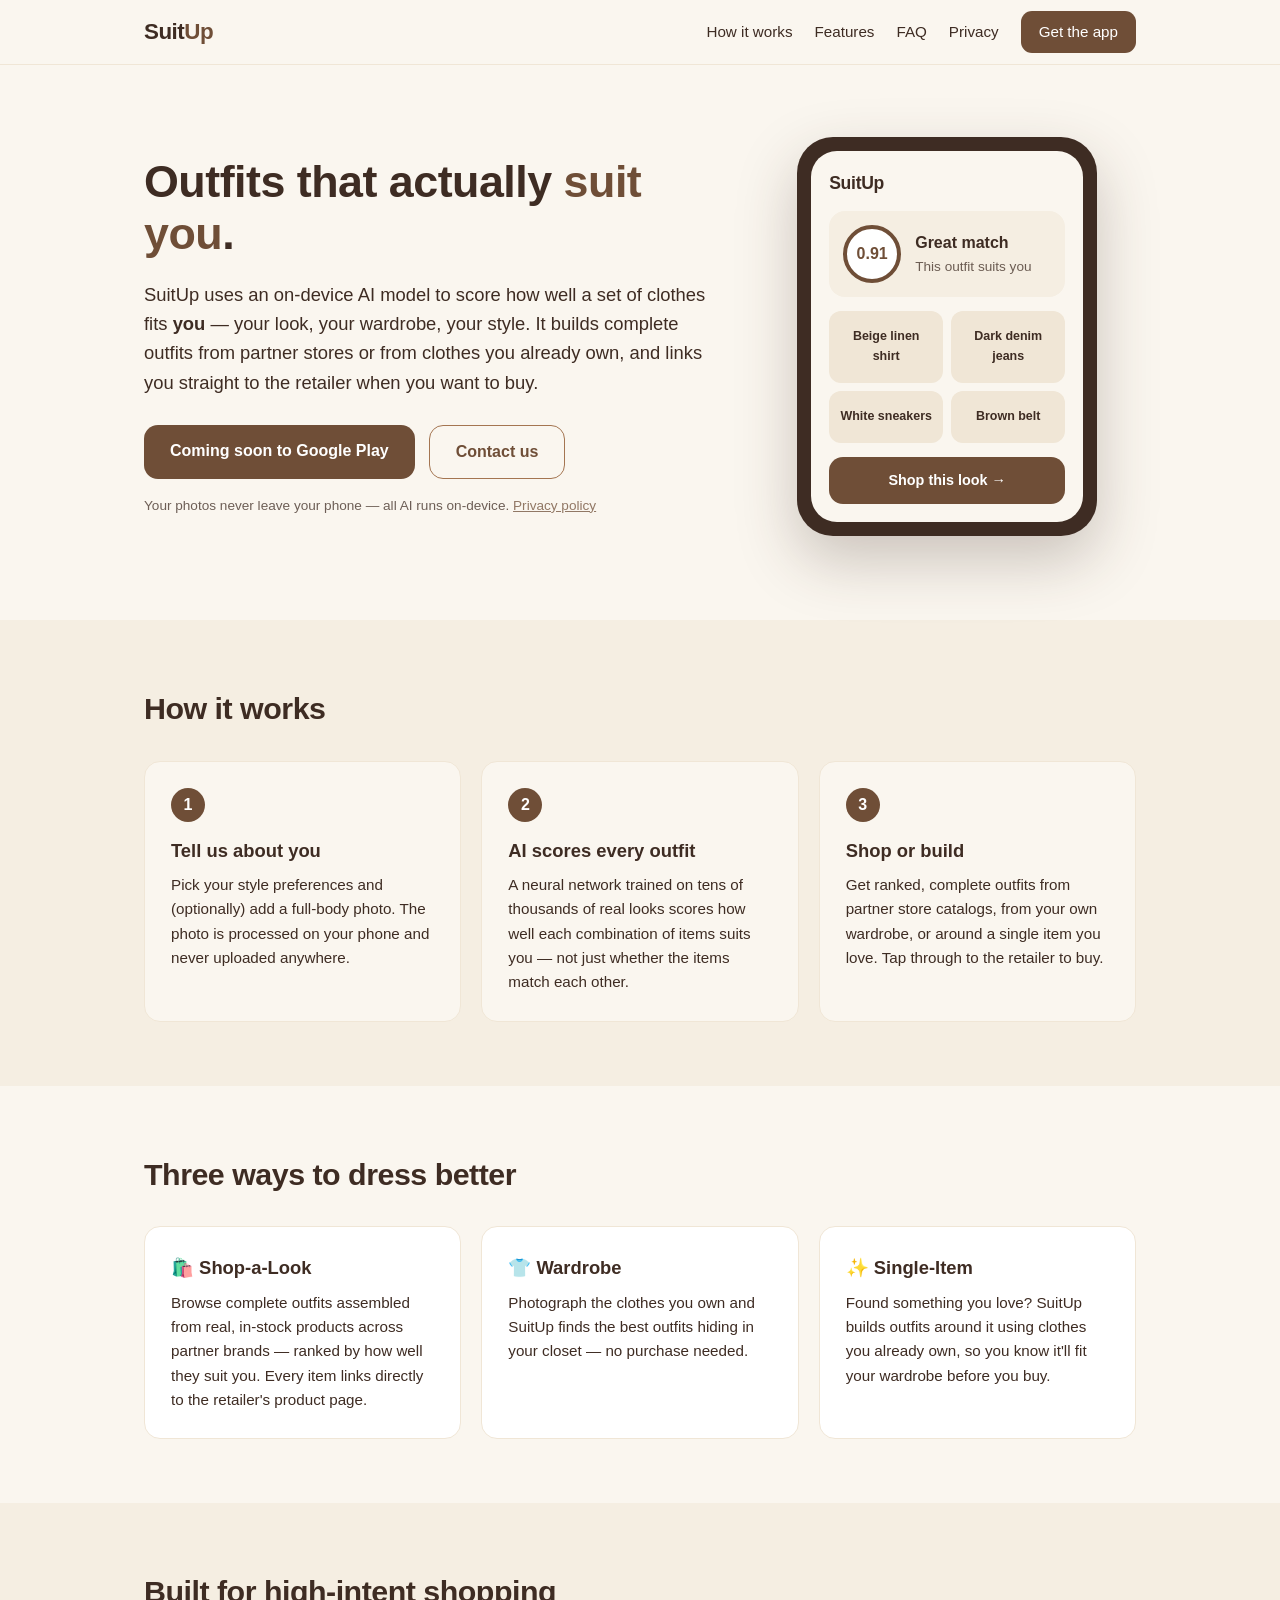
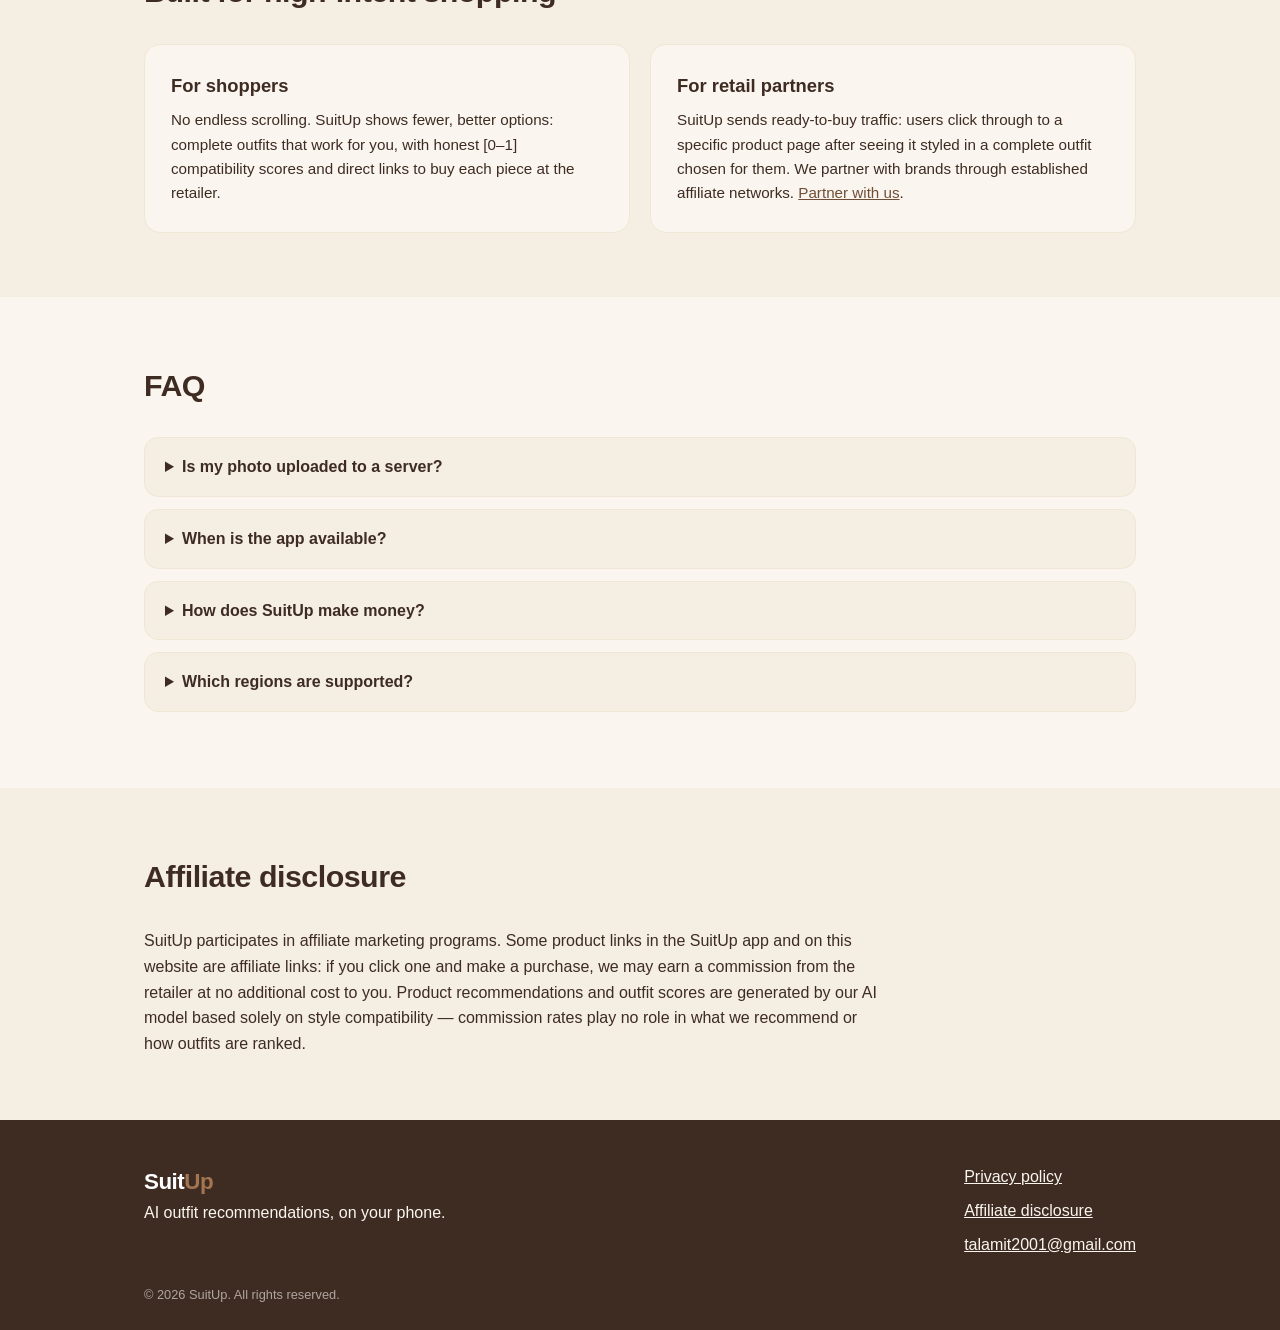
==== docs/index.html @ 6a92ea1c "landing page" ====
<!DOCTYPE html>
<html lang="en">
<head>
<meta charset="UTF-8">
<meta name="viewport" content="width=device-width, initial-scale=1.0">
<title>SuitUp — AI outfit recommendations that suit you</title>
<meta name="description" content="SuitUp is an AI styling app for iOS and Android that scores how well clothes suit you and recommends complete outfits — from stores or your own wardrobe.">
<link rel="stylesheet" href="style.css">
</head>
<body>

<header class="nav">
  <div class="container nav-inner">
    <a class="logo" href="#">Suit<span>Up</span></a>
    <nav>
      <a href="#how">How it works</a>
      <a href="#features">Features</a>
      <a href="#faq">FAQ</a>
      <a href="privacy.html">Privacy</a>
      <a class="btn btn-small" href="#get">Get the app</a>
    </nav>
  </div>
</header>

<section class="hero">
  <div class="container hero-inner">
    <div class="hero-copy">
      <h1>Outfits that actually <em>suit you</em>.</h1>
      <p class="lead">SuitUp uses an on-device AI model to score how well a set of
      clothes fits <strong>you</strong> — your look, your wardrobe, your style.
      It builds complete outfits from partner stores or from clothes you already
      own, and links you straight to the retailer when you want to buy.</p>
      <div class="cta-row" id="get">
        <a class="btn" href="#faq">Coming soon to Google Play</a>
        <a class="btn btn-outline" href="mailto:talamit2001@gmail.com">Contact us</a>
      </div>
      <p class="fineprint">Your photos never leave your phone — all AI runs
      on-device. <a href="privacy.html">Privacy policy</a></p>
    </div>
    <div class="phone">
      <div class="phone-screen">
        <div class="phone-top">SuitUp</div>
        <div class="score-card">
          <div class="score-ring">0.91</div>
          <div>
            <div class="score-title">Great match</div>
            <div class="score-sub">This outfit suits you</div>
          </div>
        </div>
        <div class="outfit-grid">
          <div class="outfit-item">Beige linen shirt</div>
          <div class="outfit-item">Dark denim jeans</div>
          <div class="outfit-item">White sneakers</div>
          <div class="outfit-item">Brown belt</div>
        </div>
        <div class="phone-btn">Shop this look →</div>
      </div>
    </div>
  </div>
</section>

<section class="band" id="how">
  <div class="container">
    <h2>How it works</h2>
    <div class="cards three">
      <div class="card">
        <div class="step">1</div>
        <h3>Tell us about you</h3>
        <p>Pick your style preferences and (optionally) add a full-body photo.
        The photo is processed on your phone and never uploaded anywhere.</p>
      </div>
      <div class="card">
        <div class="step">2</div>
        <h3>AI scores every outfit</h3>
        <p>A neural network trained on tens of thousands of real looks scores
        how well each combination of items suits you — not just whether the
        items match each other.</p>
      </div>
      <div class="card">
        <div class="step">3</div>
        <h3>Shop or build</h3>
        <p>Get ranked, complete outfits from partner store catalogs, from your
        own wardrobe, or around a single item you love. Tap through to the
        retailer to buy.</p>
      </div>
    </div>
  </div>
</section>

<section id="features">
  <div class="container">
    <h2>Three ways to dress better</h2>
    <div class="cards three">
      <div class="card">
        <h3>🛍️ Shop-a-Look</h3>
        <p>Browse complete outfits assembled from real, in-stock products across
        partner brands — ranked by how well they suit you. Every item links
        directly to the retailer's product page.</p>
      </div>
      <div class="card">
        <h3>👕 Wardrobe</h3>
        <p>Photograph the clothes you own and SuitUp finds the best outfits
        hiding in your closet — no purchase needed.</p>
      </div>
      <div class="card">
        <h3>✨ Single-Item</h3>
        <p>Found something you love? SuitUp builds outfits around it using
        clothes you already own, so you know it'll fit your wardrobe before
        you buy.</p>
      </div>
    </div>
  </div>
</section>

<section class="band">
  <div class="container">
    <h2>Built for high-intent shopping</h2>
    <div class="cards two">
      <div class="card">
        <h3>For shoppers</h3>
        <p>No endless scrolling. SuitUp shows fewer, better options: complete
        outfits that work for you, with honest [0–1] compatibility scores and
        direct links to buy each piece at the retailer.</p>
      </div>
      <div class="card">
        <h3>For retail partners</h3>
        <p>SuitUp sends ready-to-buy traffic: users click through to a specific
        product page after seeing it styled in a complete outfit chosen for
        them. We partner with brands through established affiliate networks.
        <a href="mailto:talamit2001@gmail.com">Partner with us</a>.</p>
      </div>
    </div>
  </div>
</section>

<section id="faq">
  <div class="container">
    <h2>FAQ</h2>
    <details>
      <summary>Is my photo uploaded to a server?</summary>
      <p>No. The AI model runs entirely on your phone (via ONNX Runtime). Your
      photos are stored only on your device and are never transmitted. See the
      <a href="privacy.html">privacy policy</a>.</p>
    </details>
    <details>
      <summary>When is the app available?</summary>
      <p>SuitUp is in final testing and launching first on Android via Google
      Play, with iOS to follow. <a href="mailto:talamit2001@gmail.com">Email
      us</a> to join the beta.</p>
    </details>
    <details>
      <summary>How does SuitUp make money?</summary>
      <p>The app is free. When you buy an item through a link in the app or on
      this site, the retailer may pay us a small commission through affiliate
      networks. This never affects the price you pay, and it never affects the
      AI's scoring — outfits are ranked purely by compatibility. See our
      <a href="#disclosure">affiliate disclosure</a>.</p>
    </details>
    <details>
      <summary>Which regions are supported?</summary>
      <p>v1 supports catalogs for the United States, Europe, and Israel, in
      English. More regions are planned.</p>
    </details>
  </div>
</section>

<section class="band" id="disclosure">
  <div class="container">
    <h2>Affiliate disclosure</h2>
    <p class="prose">SuitUp participates in affiliate marketing programs. Some
    product links in the SuitUp app and on this website are affiliate links:
    if you click one and make a purchase, we may earn a commission from the
    retailer at no additional cost to you. Product recommendations and outfit
    scores are generated by our AI model based solely on style compatibility —
    commission rates play no role in what we recommend or how outfits are
    ranked.</p>
  </div>
</section>

<footer>
  <div class="container footer-inner">
    <div>
      <div class="logo">Suit<span>Up</span></div>
      <p>AI outfit recommendations, on your phone.</p>
    </div>
    <div class="footer-links">
      <a href="privacy.html">Privacy policy</a>
      <a href="#disclosure">Affiliate disclosure</a>
      <a href="mailto:talamit2001@gmail.com">talamit2001@gmail.com</a>
    </div>
  </div>
  <div class="container copyright">© 2026 SuitUp. All rights reserved.</div>
</footer>

</body>
</html>
---- docs/style.css ----
/* SuitUp landing page — mirrors the app palette in app/lib/theme.dart:
   coffee #6F4E37, espresso #3E2C23, caramel #A47551,
   cream #FAF6EF, creamLow #F5EEE2, creamMid #F0E6D6 */

:root {
  --coffee: #6F4E37;
  --espresso: #3E2C23;
  --caramel: #A47551;
  --cream: #FAF6EF;
  --cream-low: #F5EEE2;
  --cream-mid: #F0E6D6;
}

* { margin: 0; padding: 0; box-sizing: border-box; }

body {
  font-family: -apple-system, BlinkMacSystemFont, "Segoe UI", Roboto,
    "Helvetica Neue", Arial, sans-serif;
  background: var(--cream);
  color: var(--espresso);
  line-height: 1.6;
}

.container { max-width: 1040px; margin: 0 auto; padding: 0 24px; }

h1 { font-size: 2.8rem; line-height: 1.15; letter-spacing: -0.5px; }
h1 em { color: var(--coffee); font-style: normal; }
h2 { font-size: 1.9rem; letter-spacing: -0.5px; margin-bottom: 28px; }
h3 { font-size: 1.15rem; margin-bottom: 8px; }

.lead { font-size: 1.15rem; margin: 20px 0 28px; max-width: 34em; }
.prose { max-width: 46em; }
.fineprint { font-size: 0.85rem; opacity: 0.75; margin-top: 16px; }
a { color: var(--coffee); }

/* nav */
.nav {
  position: sticky; top: 0; z-index: 10;
  background: rgba(250, 246, 239, 0.92); backdrop-filter: blur(8px);
  border-bottom: 1px solid var(--cream-mid);
}
.nav-inner {
  display: flex; align-items: center; justify-content: space-between;
  height: 64px;
}
.logo {
  font-size: 1.4rem; font-weight: 800; color: var(--espresso);
  text-decoration: none; letter-spacing: -0.5px;
}
.logo span { color: var(--coffee); }
.nav nav { display: flex; gap: 22px; align-items: center; }
.nav nav a { text-decoration: none; color: var(--espresso); font-weight: 500; font-size: 0.95rem; }
.nav nav a:hover { color: var(--coffee); }

/* buttons */
.btn {
  display: inline-block; background: var(--coffee); color: #fff !important;
  padding: 13px 26px; border-radius: 14px; text-decoration: none;
  font-weight: 600; font-size: 1rem;
}
.btn:hover { background: var(--espresso); }
.btn-outline {
  background: transparent; color: var(--coffee) !important;
  border: 1.5px solid var(--caramel);
}
.btn-outline:hover { background: var(--cream-mid); }
.btn-small { padding: 9px 18px; font-size: 0.9rem; border-radius: 11px; }
.cta-row { display: flex; gap: 14px; flex-wrap: wrap; }

/* hero */
.hero { padding: 72px 0 84px; }
.hero-inner {
  display: grid; grid-template-columns: 1.2fr 0.8fr; gap: 48px;
  align-items: center;
}

/* phone mockup */
.phone {
  background: var(--espresso); border-radius: 36px; padding: 14px;
  max-width: 300px; margin: 0 auto;
  box-shadow: 0 24px 60px rgba(62, 44, 35, 0.25);
}
.phone-screen {
  background: var(--cream); border-radius: 26px; padding: 18px;
  display: flex; flex-direction: column; gap: 14px;
}
.phone-top { font-weight: 800; font-size: 1.1rem; letter-spacing: -0.3px; }
.score-card {
  display: flex; gap: 14px; align-items: center;
  background: var(--cream-low); border-radius: 16px; padding: 14px;
}
.score-ring {
  width: 58px; height: 58px; border-radius: 50%;
  border: 4px solid var(--coffee); color: var(--coffee);
  display: flex; align-items: center; justify-content: center;
  font-weight: 800; font-size: 1rem; background: #fff;
  flex-shrink: 0;
}
.score-title { font-weight: 700; }
.score-sub { font-size: 0.85rem; opacity: 0.75; }
.outfit-grid { display: grid; grid-template-columns: 1fr 1fr; gap: 8px; }
.outfit-item {
  background: var(--cream-mid); border-radius: 12px; padding: 16px 10px;
  font-size: 0.78rem; font-weight: 600; text-align: center;
}
.phone-btn {
  background: var(--coffee); color: #fff; border-radius: 14px;
  text-align: center; padding: 12px; font-weight: 600; font-size: 0.9rem;
}

/* sections */
section { padding: 64px 0; }
.band { background: var(--cream-low); }

.cards { display: grid; gap: 20px; }
.cards.three { grid-template-columns: repeat(3, 1fr); }
.cards.two { grid-template-columns: repeat(2, 1fr); }
.card {
  background: #fff; border: 1px solid var(--cream-mid);
  border-radius: 16px; padding: 26px;
}
.band .card { background: var(--cream); }
.card p { font-size: 0.95rem; }
.step {
  width: 34px; height: 34px; border-radius: 50%;
  background: var(--coffee); color: #fff; font-weight: 700;
  display: flex; align-items: center; justify-content: center;
  margin-bottom: 14px;
}

/* faq */
details {
  background: var(--cream-low); border: 1px solid var(--cream-mid);
  border-radius: 14px; padding: 16px 20px; margin-bottom: 12px;
}
details summary { font-weight: 600; cursor: pointer; }
details p { margin-top: 10px; font-size: 0.95rem; }

/* footer */
footer {
  background: var(--espresso); color: var(--cream); padding: 44px 0 24px;
}
footer .logo { color: #fff; }
footer .logo span { color: var(--caramel); }
.footer-inner {
  display: flex; justify-content: space-between; gap: 24px; flex-wrap: wrap;
}
.footer-links { display: flex; flex-direction: column; gap: 8px; }
.footer-links a { color: var(--cream); }
.copyright { margin-top: 28px; font-size: 0.8rem; opacity: 0.6; }

@media (max-width: 800px) {
  .hero-inner { grid-template-columns: 1fr; }
  .cards.three, .cards.two { grid-template-columns: 1fr; }
  h1 { font-size: 2.1rem; }
  .nav nav a:not(.btn) { display: none; }
}
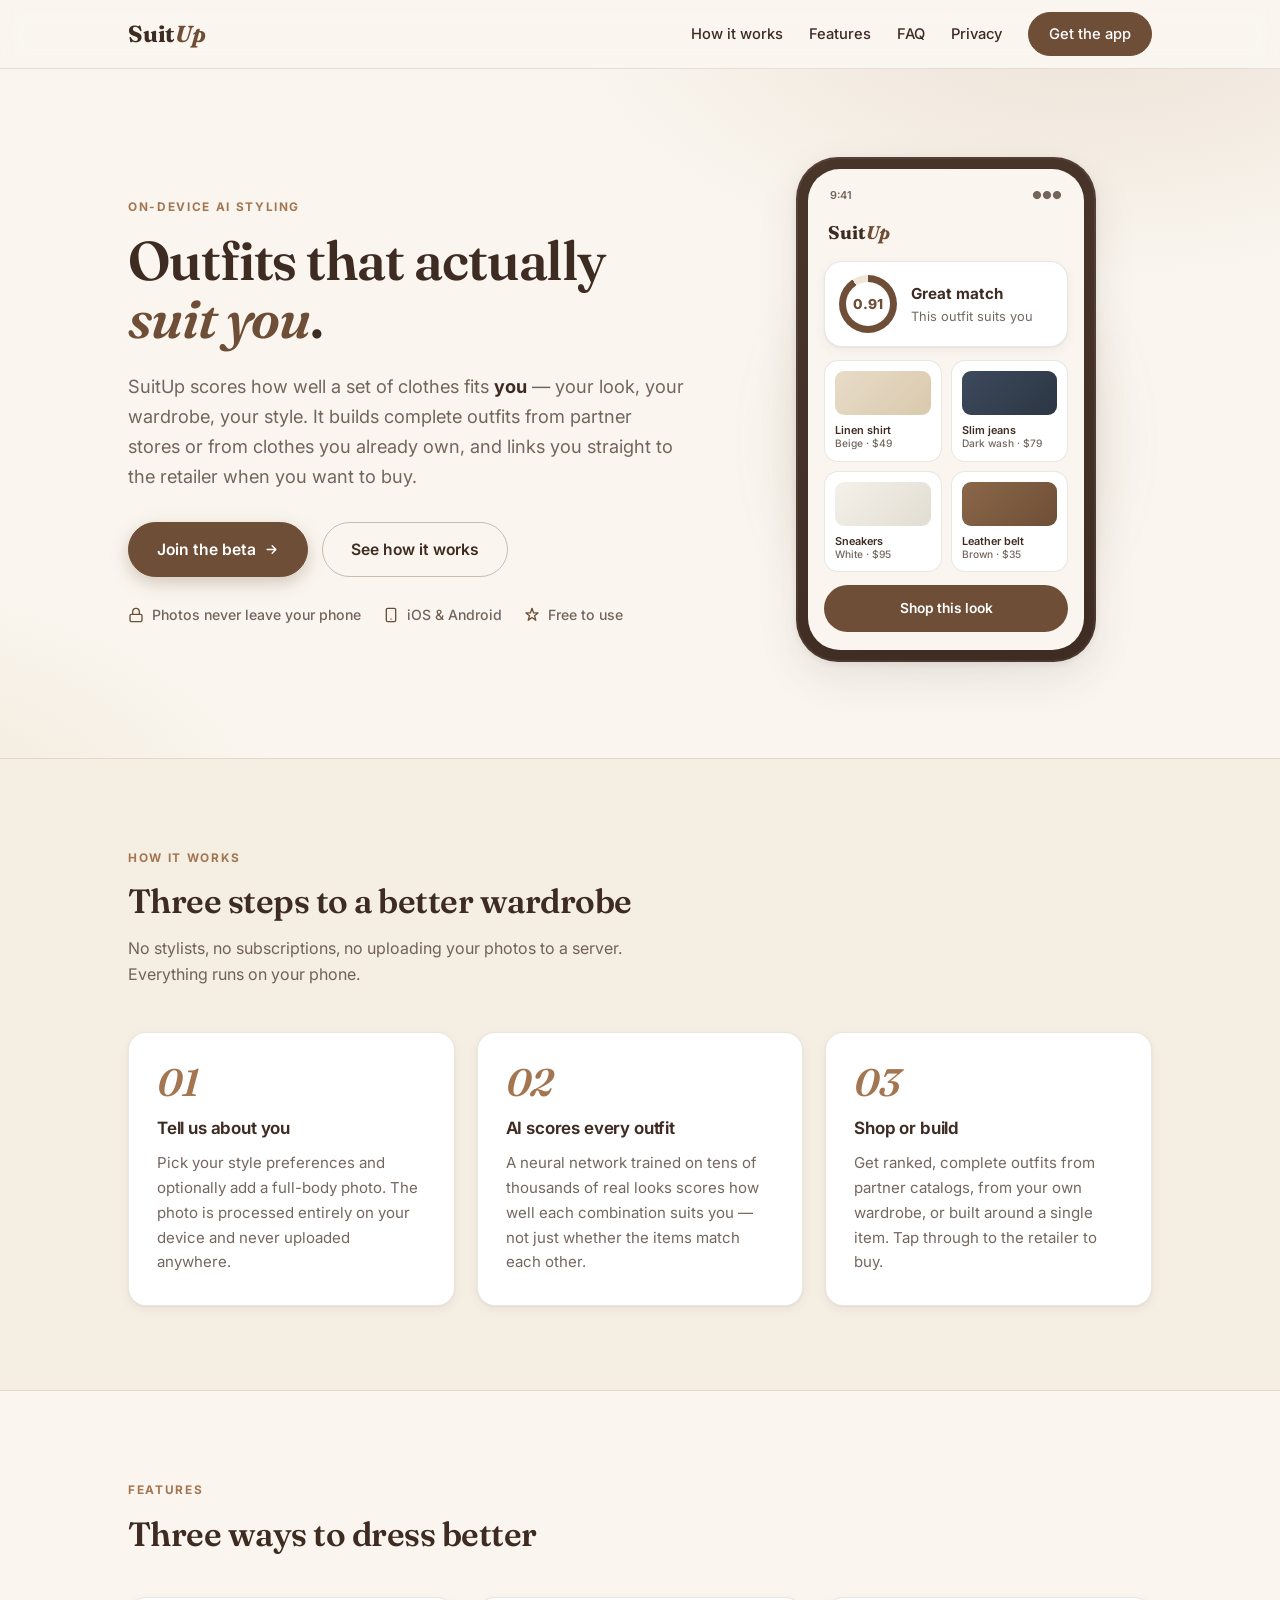
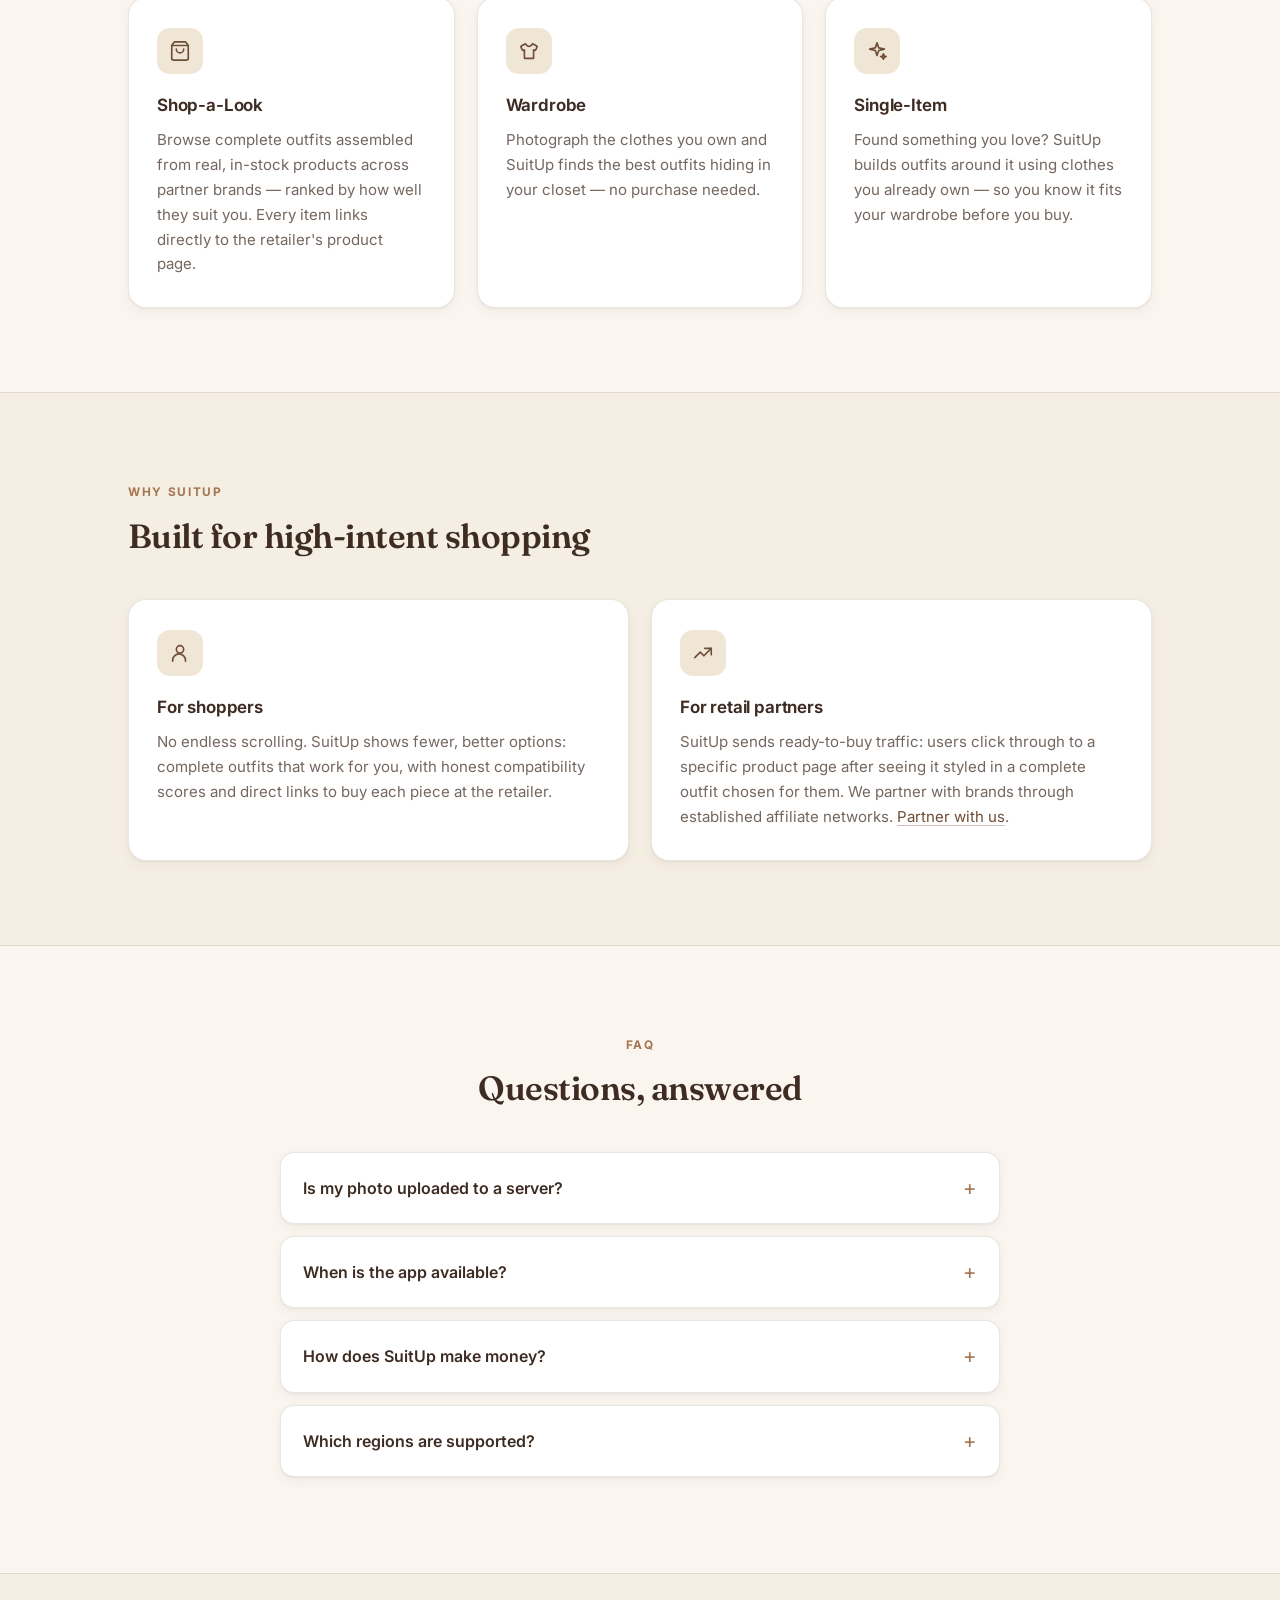
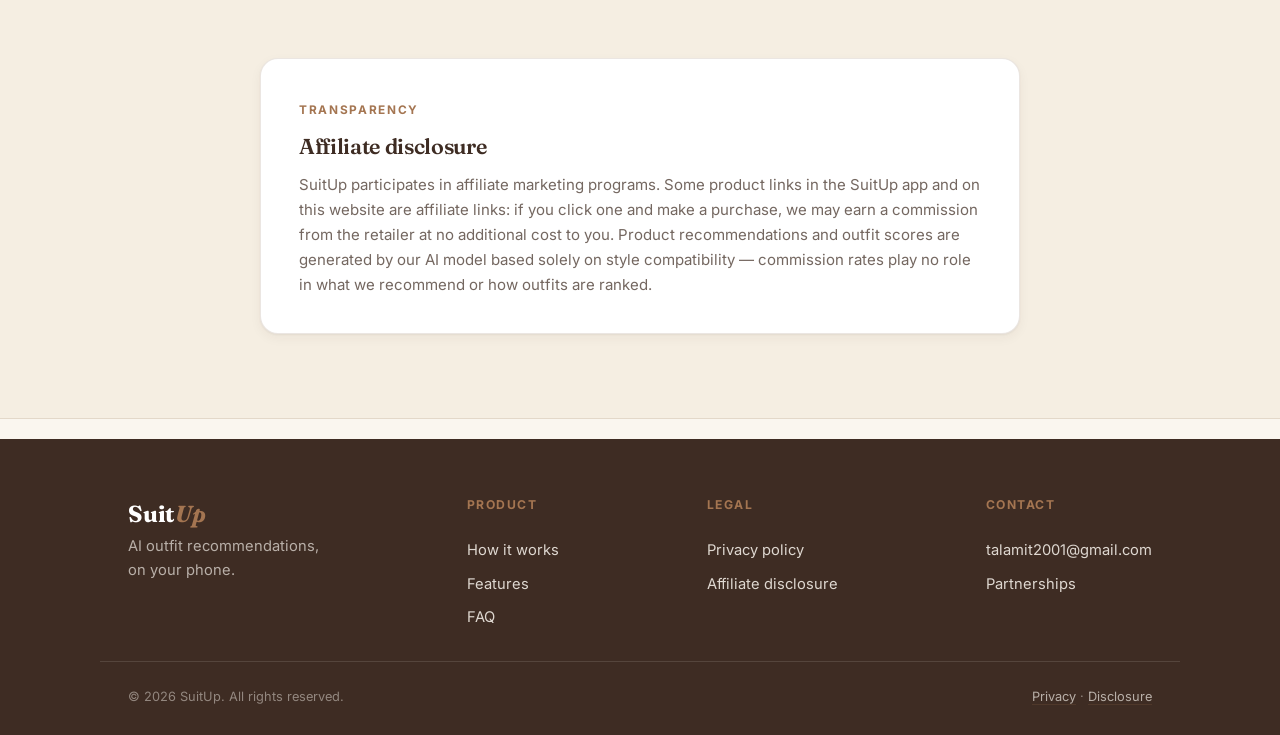
==== commit a06835c8: "Website update 2026-07-24" ====
--- a/docs/index.html
+++ b/docs/index.html
@@ -5,6 +5,9 @@
 <meta name="viewport" content="width=device-width, initial-scale=1.0">
 <title>SuitUp — AI outfit recommendations that suit you</title>
 <meta name="description" content="SuitUp is an AI styling app for iOS and Android that scores how well clothes suit you and recommends complete outfits — from stores or your own wardrobe.">
+<link rel="preconnect" href="https://fonts.googleapis.com">
+<link rel="preconnect" href="https://fonts.gstatic.com" crossorigin>
+<link href="https://fonts.googleapis.com/css2?family=Fraunces:ital,wght@0,500;0,600;0,700;1,500;1,600&family=Inter:wght@400;500;600;700&display=swap" rel="stylesheet">
 <link rel="stylesheet" href="style.css">
 </head>
 <body>
@@ -25,35 +28,55 @@
 <section class="hero">
   <div class="container hero-inner">
     <div class="hero-copy">
+      <span class="eyebrow">On-device AI styling</span>
       <h1>Outfits that actually <em>suit you</em>.</h1>
-      <p class="lead">SuitUp uses an on-device AI model to score how well a set of
-      clothes fits <strong>you</strong> — your look, your wardrobe, your style.
-      It builds complete outfits from partner stores or from clothes you already
-      own, and links you straight to the retailer when you want to buy.</p>
+      <p class="lead">SuitUp scores how well a set of clothes fits
+      <strong>you</strong> — your look, your wardrobe, your style. It builds
+      complete outfits from partner stores or from clothes you already own,
+      and links you straight to the retailer when you want to buy.</p>
       <div class="cta-row" id="get">
-        <a class="btn" href="#faq">Coming soon to Google Play</a>
-        <a class="btn btn-outline" href="mailto:talamit2001@gmail.com">Contact us</a>
-      </div>
-      <p class="fineprint">Your photos never leave your phone — all AI runs
-      on-device. <a href="privacy.html">Privacy policy</a></p>
-    </div>
-    <div class="phone">
-      <div class="phone-screen">
-        <div class="phone-top">SuitUp</div>
-        <div class="score-card">
-          <div class="score-ring">0.91</div>
-          <div>
-            <div class="score-title">Great match</div>
-            <div class="score-sub">This outfit suits you</div>
+        <a class="btn" href="mailto:talamit2001@gmail.com?subject=SuitUp%20beta">
+          Join the beta
+          <svg width="15" height="15" viewBox="0 0 24 24" fill="none" stroke="currentColor" stroke-width="2.2" stroke-linecap="round" stroke-linejoin="round"><path d="M5 12h14M13 6l6 6-6 6"/></svg>
+        </a>
+        <a class="btn btn-outline" href="#how">See how it works</a>
+      </div>
+      <ul class="trust-row">
+        <li>
+          <svg width="16" height="16" viewBox="0 0 24 24" fill="none" stroke="#6F4E37" stroke-width="2" stroke-linecap="round" stroke-linejoin="round"><rect x="3" y="11" width="18" height="11" rx="2"/><path d="M7 11V7a5 5 0 0 1 10 0v4"/></svg>
+          Photos never leave your phone
+        </li>
+        <li>
+          <svg width="16" height="16" viewBox="0 0 24 24" fill="none" stroke="#6F4E37" stroke-width="2" stroke-linecap="round" stroke-linejoin="round"><rect x="5" y="2" width="14" height="20" rx="2"/><path d="M12 18h.01"/></svg>
+          iOS &amp; Android
+        </li>
+        <li>
+          <svg width="16" height="16" viewBox="0 0 24 24" fill="none" stroke="#6F4E37" stroke-width="2" stroke-linecap="round" stroke-linejoin="round"><path d="M12 2l2.4 6.9H21l-5.3 4.1 2 6.9-5.7-4.2L6.3 20l2-6.9L3 8.9h6.6z"/></svg>
+          Free to use
+        </li>
+      </ul>
+    </div>
+
+    <div class="phone-wrap">
+      <div class="phone">
+        <div class="phone-screen">
+          <div class="statusbar"><span>9:41</span><span>●●●</span></div>
+          <div class="phone-title">Suit<span>Up</span></div>
+          <div class="score-card">
+            <div class="score-ring"><b>0.91</b></div>
+            <div>
+              <div class="score-title">Great match</div>
+              <div class="score-sub">This outfit suits you</div>
+            </div>
           </div>
-        </div>
-        <div class="outfit-grid">
-          <div class="outfit-item">Beige linen shirt</div>
-          <div class="outfit-item">Dark denim jeans</div>
-          <div class="outfit-item">White sneakers</div>
-          <div class="outfit-item">Brown belt</div>
-        </div>
-        <div class="phone-btn">Shop this look →</div>
+          <div class="outfit-grid">
+            <div class="outfit-item"><div class="swatch s1"></div><small>Linen shirt<em>Beige · $49</em></small></div>
+            <div class="outfit-item"><div class="swatch s2"></div><small>Slim jeans<em>Dark wash · $79</em></small></div>
+            <div class="outfit-item"><div class="swatch s3"></div><small>Sneakers<em>White · $95</em></small></div>
+            <div class="outfit-item"><div class="swatch s4"></div><small>Leather belt<em>Brown · $35</em></small></div>
+          </div>
+          <div class="phone-btn">Shop this look</div>
+        </div>
       </div>
     </div>
   </div>
@@ -61,27 +84,33 @@
 
 <section class="band" id="how">
   <div class="container">
-    <h2>How it works</h2>
+    <div class="section-head">
+      <span class="eyebrow">How it works</span>
+      <h2>Three steps to a better wardrobe</h2>
+      <p>No stylists, no subscriptions, no uploading your photos to a server.
+      Everything runs on your phone.</p>
+    </div>
     <div class="cards three">
       <div class="card">
-        <div class="step">1</div>
+        <span class="step-num">01</span>
         <h3>Tell us about you</h3>
-        <p>Pick your style preferences and (optionally) add a full-body photo.
-        The photo is processed on your phone and never uploaded anywhere.</p>
-      </div>
-      <div class="card">
-        <div class="step">2</div>
+        <p>Pick your style preferences and optionally add a full-body photo.
+        The photo is processed entirely on your device and never uploaded
+        anywhere.</p>
+      </div>
+      <div class="card">
+        <span class="step-num">02</span>
         <h3>AI scores every outfit</h3>
         <p>A neural network trained on tens of thousands of real looks scores
-        how well each combination of items suits you — not just whether the
-        items match each other.</p>
-      </div>
-      <div class="card">
-        <div class="step">3</div>
+        how well each combination suits you — not just whether the items match
+        each other.</p>
+      </div>
+      <div class="card">
+        <span class="step-num">03</span>
         <h3>Shop or build</h3>
-        <p>Get ranked, complete outfits from partner store catalogs, from your
-        own wardrobe, or around a single item you love. Tap through to the
-        retailer to buy.</p>
+        <p>Get ranked, complete outfits from partner catalogs, from your own
+        wardrobe, or built around a single item. Tap through to the retailer
+        to buy.</p>
       </div>
     </div>
   </div>
@@ -89,23 +118,35 @@
 
 <section id="features">
   <div class="container">
-    <h2>Three ways to dress better</h2>
+    <div class="section-head">
+      <span class="eyebrow">Features</span>
+      <h2>Three ways to dress better</h2>
+    </div>
     <div class="cards three">
       <div class="card">
-        <h3>🛍️ Shop-a-Look</h3>
-        <p>Browse complete outfits assembled from real, in-stock products across
-        partner brands — ranked by how well they suit you. Every item links
-        directly to the retailer's product page.</p>
-      </div>
-      <div class="card">
-        <h3>👕 Wardrobe</h3>
+        <div class="icon-badge">
+          <svg width="22" height="22" viewBox="0 0 24 24" fill="none" stroke="currentColor" stroke-width="1.8" stroke-linecap="round" stroke-linejoin="round"><path d="M6 2L3 6v14a2 2 0 0 0 2 2h14a2 2 0 0 0 2-2V6l-3-4z"/><path d="M3 6h18"/><path d="M16 10a4 4 0 0 1-8 0"/></svg>
+        </div>
+        <h3>Shop-a-Look</h3>
+        <p>Browse complete outfits assembled from real, in-stock products
+        across partner brands — ranked by how well they suit you. Every item
+        links directly to the retailer's product page.</p>
+      </div>
+      <div class="card">
+        <div class="icon-badge">
+          <svg width="22" height="22" viewBox="0 0 24 24" fill="none" stroke="currentColor" stroke-width="1.8" stroke-linecap="round" stroke-linejoin="round"><path d="M20.4 6.5L16 4l-1.2 1.5a3.5 3.5 0 0 1-5.6 0L8 4 3.6 6.5a1 1 0 0 0-.4 1.3l1.5 3a1 1 0 0 0 1.2.5L7 10.7V20h10v-9.3l1.1.6a1 1 0 0 0 1.2-.5l1.5-3a1 1 0 0 0-.4-1.3z"/></svg>
+        </div>
+        <h3>Wardrobe</h3>
         <p>Photograph the clothes you own and SuitUp finds the best outfits
         hiding in your closet — no purchase needed.</p>
       </div>
       <div class="card">
-        <h3>✨ Single-Item</h3>
+        <div class="icon-badge">
+          <svg width="22" height="22" viewBox="0 0 24 24" fill="none" stroke="currentColor" stroke-width="1.8" stroke-linecap="round" stroke-linejoin="round"><path d="M12 3l1.9 5.6L20 10l-6.1 1.4L12 17l-1.9-5.6L4 10l6.1-1.4z"/><path d="M19 15l.9 2.6L22 18l-2.1.9L19 21l-.9-2.1L16 18l2.1-.4z"/></svg>
+        </div>
+        <h3>Single-Item</h3>
         <p>Found something you love? SuitUp builds outfits around it using
-        clothes you already own, so you know it'll fit your wardrobe before
+        clothes you already own — so you know it fits your wardrobe before
         you buy.</p>
       </div>
     </div>
@@ -114,20 +155,29 @@
 
 <section class="band">
   <div class="container">
-    <h2>Built for high-intent shopping</h2>
+    <div class="section-head">
+      <span class="eyebrow">Why SuitUp</span>
+      <h2>Built for high-intent shopping</h2>
+    </div>
     <div class="cards two">
       <div class="card">
+        <div class="icon-badge">
+          <svg width="22" height="22" viewBox="0 0 24 24" fill="none" stroke="currentColor" stroke-width="1.8" stroke-linecap="round" stroke-linejoin="round"><circle cx="12" cy="8" r="4"/><path d="M4 21v-1a7 7 0 0 1 14 0v1"/></svg>
+        </div>
         <h3>For shoppers</h3>
         <p>No endless scrolling. SuitUp shows fewer, better options: complete
-        outfits that work for you, with honest [0–1] compatibility scores and
-        direct links to buy each piece at the retailer.</p>
-      </div>
-      <div class="card">
+        outfits that work for you, with honest compatibility scores and direct
+        links to buy each piece at the retailer.</p>
+      </div>
+      <div class="card">
+        <div class="icon-badge">
+          <svg width="22" height="22" viewBox="0 0 24 24" fill="none" stroke="currentColor" stroke-width="1.8" stroke-linecap="round" stroke-linejoin="round"><path d="M3 17l6-6 4 4 8-8"/><path d="M14 7h7v7"/></svg>
+        </div>
         <h3>For retail partners</h3>
         <p>SuitUp sends ready-to-buy traffic: users click through to a specific
         product page after seeing it styled in a complete outfit chosen for
         them. We partner with brands through established affiliate networks.
-        <a href="mailto:talamit2001@gmail.com">Partner with us</a>.</p>
+        <a href="mailto:talamit2001@gmail.com?subject=SuitUp%20partnership">Partner with us</a>.</p>
       </div>
     </div>
   </div>
@@ -135,45 +185,54 @@
 
 <section id="faq">
   <div class="container">
-    <h2>FAQ</h2>
-    <details>
-      <summary>Is my photo uploaded to a server?</summary>
-      <p>No. The AI model runs entirely on your phone (via ONNX Runtime). Your
-      photos are stored only on your device and are never transmitted. See the
-      <a href="privacy.html">privacy policy</a>.</p>
-    </details>
-    <details>
-      <summary>When is the app available?</summary>
-      <p>SuitUp is in final testing and launching first on Android via Google
-      Play, with iOS to follow. <a href="mailto:talamit2001@gmail.com">Email
-      us</a> to join the beta.</p>
-    </details>
-    <details>
-      <summary>How does SuitUp make money?</summary>
-      <p>The app is free. When you buy an item through a link in the app or on
-      this site, the retailer may pay us a small commission through affiliate
-      networks. This never affects the price you pay, and it never affects the
-      AI's scoring — outfits are ranked purely by compatibility. See our
-      <a href="#disclosure">affiliate disclosure</a>.</p>
-    </details>
-    <details>
-      <summary>Which regions are supported?</summary>
-      <p>v1 supports catalogs for the United States, Europe, and Israel, in
-      English. More regions are planned.</p>
-    </details>
+    <div class="section-head center">
+      <span class="eyebrow">FAQ</span>
+      <h2>Questions, answered</h2>
+    </div>
+    <div class="faq-list">
+      <details>
+        <summary>Is my photo uploaded to a server?</summary>
+        <p>No. The AI model runs entirely on your phone (via ONNX Runtime).
+        Your photos are stored only on your device and are never transmitted.
+        See the <a href="privacy.html">privacy policy</a>.</p>
+      </details>
+      <details>
+        <summary>When is the app available?</summary>
+        <p>SuitUp is in final testing and launching first on Android via
+        Google Play, with iOS to follow.
+        <a href="mailto:talamit2001@gmail.com?subject=SuitUp%20beta">Email us</a>
+        to join the beta.</p>
+      </details>
+      <details>
+        <summary>How does SuitUp make money?</summary>
+        <p>The app is free. When you buy an item through a link in the app or
+        on this site, the retailer may pay us a small commission through
+        affiliate networks. This never affects the price you pay, and it never
+        affects the AI's scoring — outfits are ranked purely by compatibility.
+        See our <a href="#disclosure">affiliate disclosure</a>.</p>
+      </details>
+      <details>
+        <summary>Which regions are supported?</summary>
+        <p>v1 supports catalogs for the United States, Europe, and Israel, in
+        English. More regions are planned.</p>
+      </details>
+    </div>
   </div>
 </section>
 
 <section class="band" id="disclosure">
   <div class="container">
-    <h2>Affiliate disclosure</h2>
-    <p class="prose">SuitUp participates in affiliate marketing programs. Some
-    product links in the SuitUp app and on this website are affiliate links:
-    if you click one and make a purchase, we may earn a commission from the
-    retailer at no additional cost to you. Product recommendations and outfit
-    scores are generated by our AI model based solely on style compatibility —
-    commission rates play no role in what we recommend or how outfits are
-    ranked.</p>
+    <div class="disclosure">
+      <span class="eyebrow">Transparency</span>
+      <h2>Affiliate disclosure</h2>
+      <p>SuitUp participates in affiliate marketing programs. Some product
+      links in the SuitUp app and on this website are affiliate links: if you
+      click one and make a purchase, we may earn a commission from the
+      retailer at no additional cost to you. Product recommendations and
+      outfit scores are generated by our AI model based solely on style
+      compatibility — commission rates play no role in what we recommend or
+      how outfits are ranked.</p>
+    </div>
   </div>
 </section>
 
@@ -181,15 +240,29 @@
   <div class="container footer-inner">
     <div>
       <div class="logo">Suit<span>Up</span></div>
-      <p>AI outfit recommendations, on your phone.</p>
-    </div>
-    <div class="footer-links">
+      <p>AI outfit recommendations,<br>on your phone.</p>
+    </div>
+    <div class="footer-col">
+      <h4>Product</h4>
+      <a href="#how">How it works</a>
+      <a href="#features">Features</a>
+      <a href="#faq">FAQ</a>
+    </div>
+    <div class="footer-col">
+      <h4>Legal</h4>
       <a href="privacy.html">Privacy policy</a>
       <a href="#disclosure">Affiliate disclosure</a>
+    </div>
+    <div class="footer-col">
+      <h4>Contact</h4>
       <a href="mailto:talamit2001@gmail.com">talamit2001@gmail.com</a>
-    </div>
-  </div>
-  <div class="container copyright">© 2026 SuitUp. All rights reserved.</div>
+      <a href="mailto:talamit2001@gmail.com?subject=SuitUp%20partnership">Partnerships</a>
+    </div>
+  </div>
+  <div class="container copyright">
+    <span>© 2026 SuitUp. All rights reserved.</span>
+    <span><a href="privacy.html">Privacy</a> · <a href="#disclosure">Disclosure</a></span>
+  </div>
 </footer>
 
 </body>
--- a/docs/style.css
+++ b/docs/style.css
@@ -1,157 +1,333 @@
-/* SuitUp landing page — mirrors the app palette in app/lib/theme.dart:
+/* SuitUp landing page — palette mirrors app/lib/theme.dart:
    coffee #6F4E37, espresso #3E2C23, caramel #A47551,
    cream #FAF6EF, creamLow #F5EEE2, creamMid #F0E6D6 */
 
 :root {
   --coffee: #6F4E37;
+  --coffee-dark: #5A3E2B;
   --espresso: #3E2C23;
   --caramel: #A47551;
   --cream: #FAF6EF;
   --cream-low: #F5EEE2;
   --cream-mid: #F0E6D6;
+  --ink-soft: rgba(62, 44, 35, 0.72);
+  --line: rgba(111, 78, 55, 0.14);
+  --shadow-sm: 0 1px 2px rgba(62, 44, 35, 0.06), 0 4px 12px rgba(62, 44, 35, 0.05);
+  --shadow-md: 0 2px 6px rgba(62, 44, 35, 0.07), 0 16px 40px rgba(62, 44, 35, 0.10);
+  --radius: 18px;
 }
 
 * { margin: 0; padding: 0; box-sizing: border-box; }
 
+html { scroll-behavior: smooth; }
+
 body {
-  font-family: -apple-system, BlinkMacSystemFont, "Segoe UI", Roboto,
+  font-family: "Inter", -apple-system, BlinkMacSystemFont, "Segoe UI", Roboto,
     "Helvetica Neue", Arial, sans-serif;
   background: var(--cream);
   color: var(--espresso);
-  line-height: 1.6;
-}
-
-.container { max-width: 1040px; margin: 0 auto; padding: 0 24px; }
-
-h1 { font-size: 2.8rem; line-height: 1.15; letter-spacing: -0.5px; }
-h1 em { color: var(--coffee); font-style: normal; }
-h2 { font-size: 1.9rem; letter-spacing: -0.5px; margin-bottom: 28px; }
-h3 { font-size: 1.15rem; margin-bottom: 8px; }
-
-.lead { font-size: 1.15rem; margin: 20px 0 28px; max-width: 34em; }
-.prose { max-width: 46em; }
-.fineprint { font-size: 0.85rem; opacity: 0.75; margin-top: 16px; }
-a { color: var(--coffee); }
-
-/* nav */
+  line-height: 1.65;
+  font-size: 16px;
+  -webkit-font-smoothing: antialiased;
+  overflow-x: hidden;
+}
+
+.container { max-width: 1080px; margin: 0 auto; padding: 0 28px; }
+
+h1, h2, .logo {
+  font-family: "Fraunces", Georgia, "Times New Roman", serif;
+}
+
+h1 {
+  font-size: clamp(2.3rem, 5vw, 3.4rem);
+  line-height: 1.08;
+  letter-spacing: -0.02em;
+  font-weight: 600;
+}
+h1 em { color: var(--coffee); font-style: italic; }
+
+h2 {
+  font-size: clamp(1.6rem, 3vw, 2.1rem);
+  line-height: 1.15;
+  letter-spacing: -0.015em;
+  font-weight: 600;
+  margin-bottom: 14px;
+}
+
+h3 { font-size: 1.06rem; font-weight: 650; margin-bottom: 8px; letter-spacing: -0.01em; }
+
+p { color: var(--ink-soft); }
+strong { color: var(--espresso); }
+
+.eyebrow {
+  display: inline-block;
+  font-size: 0.74rem;
+  font-weight: 700;
+  letter-spacing: 0.14em;
+  text-transform: uppercase;
+  color: var(--caramel);
+  margin-bottom: 14px;
+}
+
+.section-head { max-width: 560px; margin-bottom: 44px; }
+.section-head.center { margin-left: auto; margin-right: auto; text-align: center; }
+
+.lead {
+  font-size: 1.14rem;
+  margin: 22px 0 30px;
+  max-width: 33em;
+}
+
+.prose { max-width: 44em; }
+.prose p { margin-bottom: 14px; }
+.prose ul { margin: 4px 0 18px 22px; color: var(--ink-soft); }
+.prose li { margin-bottom: 6px; }
+.prose h2 { margin-top: 44px; font-size: 1.35rem; }
+
+.fineprint { font-size: 0.86rem; color: var(--ink-soft); }
+a { color: var(--coffee); text-decoration-color: rgba(111, 78, 55, 0.35); text-underline-offset: 3px; }
+a:hover { text-decoration-color: var(--coffee); }
+
+/* ---------- nav ---------- */
 .nav {
-  position: sticky; top: 0; z-index: 10;
-  background: rgba(250, 246, 239, 0.92); backdrop-filter: blur(8px);
-  border-bottom: 1px solid var(--cream-mid);
+  position: sticky; top: 0; z-index: 20;
+  background: rgba(250, 246, 239, 0.88);
+  backdrop-filter: blur(12px);
+  -webkit-backdrop-filter: blur(12px);
+  border-bottom: 1px solid var(--line);
 }
 .nav-inner {
   display: flex; align-items: center; justify-content: space-between;
-  height: 64px;
+  height: 68px; gap: 16px;
 }
 .logo {
-  font-size: 1.4rem; font-weight: 800; color: var(--espresso);
-  text-decoration: none; letter-spacing: -0.5px;
-}
-.logo span { color: var(--coffee); }
-.nav nav { display: flex; gap: 22px; align-items: center; }
-.nav nav a { text-decoration: none; color: var(--espresso); font-weight: 500; font-size: 0.95rem; }
+  font-size: 1.45rem; font-weight: 700; color: var(--espresso);
+  text-decoration: none; letter-spacing: -0.01em; white-space: nowrap;
+}
+.logo span { color: var(--coffee); font-style: italic; }
+.nav nav { display: flex; gap: 26px; align-items: center; flex-wrap: wrap; }
+.nav nav a {
+  text-decoration: none; color: var(--espresso);
+  font-weight: 500; font-size: 0.92rem;
+}
 .nav nav a:hover { color: var(--coffee); }
 
-/* buttons */
+/* ---------- buttons ---------- */
 .btn {
-  display: inline-block; background: var(--coffee); color: #fff !important;
-  padding: 13px 26px; border-radius: 14px; text-decoration: none;
-  font-weight: 600; font-size: 1rem;
-}
-.btn:hover { background: var(--espresso); }
+  display: inline-flex; align-items: center; gap: 8px;
+  background: var(--coffee); color: #fff !important;
+  padding: 14px 28px; border-radius: 999px;
+  text-decoration: none; font-weight: 600; font-size: 0.98rem;
+  border: 1.5px solid var(--coffee);
+  box-shadow: 0 6px 18px rgba(111, 78, 55, 0.28);
+  transition: background 0.18s ease, transform 0.18s ease, box-shadow 0.18s ease;
+}
+.btn:hover {
+  background: var(--coffee-dark);
+  transform: translateY(-1px);
+  box-shadow: 0 10px 24px rgba(111, 78, 55, 0.32);
+}
 .btn-outline {
-  background: transparent; color: var(--coffee) !important;
-  border: 1.5px solid var(--caramel);
-}
-.btn-outline:hover { background: var(--cream-mid); }
-.btn-small { padding: 9px 18px; font-size: 0.9rem; border-radius: 11px; }
-.cta-row { display: flex; gap: 14px; flex-wrap: wrap; }
-
-/* hero */
-.hero { padding: 72px 0 84px; }
+  background: transparent; color: var(--espresso) !important;
+  border: 1.5px solid rgba(111, 78, 55, 0.35);
+  box-shadow: none;
+}
+.btn-outline:hover { background: var(--cream-mid); border-color: var(--caramel); }
+.btn-small { padding: 9px 20px; font-size: 0.86rem; box-shadow: none; }
+.cta-row { display: flex; gap: 14px; flex-wrap: wrap; align-items: center; }
+
+/* ---------- hero ---------- */
+.hero {
+  padding: 88px 0 96px;
+  background:
+    radial-gradient(900px 480px at 85% -10%, rgba(164, 117, 81, 0.16), transparent 60%),
+    radial-gradient(700px 420px at -10% 110%, rgba(240, 230, 214, 0.9), transparent 60%);
+}
 .hero-inner {
-  display: grid; grid-template-columns: 1.2fr 0.8fr; gap: 48px;
-  align-items: center;
-}
-
-/* phone mockup */
+  display: grid; grid-template-columns: 1.15fr 0.85fr;
+  gap: 56px; align-items: center;
+}
+
+.trust-row {
+  display: flex; gap: 22px; flex-wrap: wrap;
+  margin-top: 26px;
+}
+.trust-row li {
+  list-style: none; display: flex; align-items: center; gap: 8px;
+  font-size: 0.88rem; font-weight: 500; color: var(--ink-soft);
+}
+.trust-row svg { flex-shrink: 0; }
+
+/* ---------- phone mockup ---------- */
+.phone-wrap { position: relative; display: flex; justify-content: center; }
+.phone-wrap::before {
+  content: "";
+  position: absolute; inset: 8% 0 -4% 0;
+  background: radial-gradient(closest-side, rgba(111, 78, 55, 0.18), transparent);
+  filter: blur(12px); z-index: 0;
+}
 .phone {
-  background: var(--espresso); border-radius: 36px; padding: 14px;
-  max-width: 300px; margin: 0 auto;
-  box-shadow: 0 24px 60px rgba(62, 44, 35, 0.25);
+  position: relative; z-index: 1;
+  background: linear-gradient(160deg, #4a352a, var(--espresso));
+  border-radius: 42px; padding: 12px;
+  width: min(300px, 100%);
+  box-shadow: var(--shadow-md), inset 0 0 0 2px rgba(255, 255, 255, 0.06);
 }
 .phone-screen {
-  background: var(--cream); border-radius: 26px; padding: 18px;
-  display: flex; flex-direction: column; gap: 14px;
-}
-.phone-top { font-weight: 800; font-size: 1.1rem; letter-spacing: -0.3px; }
+  background: var(--cream); border-radius: 32px;
+  padding: 16px 16px 18px;
+  display: flex; flex-direction: column; gap: 13px;
+  overflow: hidden;
+}
+.statusbar {
+  display: flex; justify-content: space-between; align-items: center;
+  font-size: 0.68rem; font-weight: 600; color: var(--ink-soft);
+  padding: 2px 6px 0;
+}
+.phone-title {
+  font-family: "Fraunces", Georgia, serif;
+  font-weight: 700; font-size: 1.15rem; padding: 0 4px;
+}
+.phone-title span { color: var(--coffee); font-style: italic; }
+
 .score-card {
   display: flex; gap: 14px; align-items: center;
-  background: var(--cream-low); border-radius: 16px; padding: 14px;
+  background: #fff; border: 1px solid var(--line);
+  border-radius: 18px; padding: 13px 14px;
+  box-shadow: var(--shadow-sm);
 }
 .score-ring {
-  width: 58px; height: 58px; border-radius: 50%;
-  border: 4px solid var(--coffee); color: var(--coffee);
+  width: 58px; height: 58px; border-radius: 50%; flex-shrink: 0;
+  background: conic-gradient(var(--coffee) 0 91%, var(--cream-mid) 91% 100%);
   display: flex; align-items: center; justify-content: center;
-  font-weight: 800; font-size: 1rem; background: #fff;
-  flex-shrink: 0;
-}
-.score-title { font-weight: 700; }
-.score-sub { font-size: 0.85rem; opacity: 0.75; }
-.outfit-grid { display: grid; grid-template-columns: 1fr 1fr; gap: 8px; }
+}
+.score-ring b {
+  width: 44px; height: 44px; border-radius: 50%;
+  background: #fff; color: var(--coffee);
+  display: flex; align-items: center; justify-content: center;
+  font-size: 0.86rem; font-weight: 800;
+}
+.score-title { font-weight: 700; font-size: 0.95rem; }
+.score-sub { font-size: 0.8rem; color: var(--ink-soft); }
+
+.outfit-grid { display: grid; grid-template-columns: 1fr 1fr; gap: 9px; }
 .outfit-item {
-  background: var(--cream-mid); border-radius: 12px; padding: 16px 10px;
-  font-size: 0.78rem; font-weight: 600; text-align: center;
+  background: #fff; border: 1px solid var(--line);
+  border-radius: 14px; padding: 10px;
+  display: flex; flex-direction: column; gap: 8px;
+}
+.swatch {
+  height: 44px; border-radius: 9px;
+  background: linear-gradient(135deg, var(--cream-mid), var(--cream-low));
+}
+.swatch.s1 { background: linear-gradient(135deg, #e8dcc8, #d9c9ad); }
+.swatch.s2 { background: linear-gradient(135deg, #3d4a5c, #2c3644); }
+.swatch.s3 { background: linear-gradient(135deg, #f4f1ea, #e2ddd2); }
+.swatch.s4 { background: linear-gradient(135deg, #8a6748, #6F4E37); }
+.outfit-item small {
+  font-size: 0.68rem; font-weight: 600; color: var(--espresso);
+  line-height: 1.3;
+}
+.outfit-item small em {
+  display: block; font-style: normal; font-weight: 500;
+  color: var(--ink-soft); font-size: 0.64rem;
 }
 .phone-btn {
-  background: var(--coffee); color: #fff; border-radius: 14px;
-  text-align: center; padding: 12px; font-weight: 600; font-size: 0.9rem;
-}
-
-/* sections */
-section { padding: 64px 0; }
-.band { background: var(--cream-low); }
-
-.cards { display: grid; gap: 20px; }
+  background: var(--coffee); color: #fff; border-radius: 999px;
+  text-align: center; padding: 12px; font-weight: 600; font-size: 0.86rem;
+}
+
+/* ---------- sections ---------- */
+section { padding: 84px 0; }
+.band { background: var(--cream-low); border-top: 1px solid var(--line); border-bottom: 1px solid var(--line); }
+
+.cards { display: grid; gap: 22px; }
 .cards.three { grid-template-columns: repeat(3, 1fr); }
 .cards.two { grid-template-columns: repeat(2, 1fr); }
 .card {
-  background: #fff; border: 1px solid var(--cream-mid);
-  border-radius: 16px; padding: 26px;
-}
-.band .card { background: var(--cream); }
-.card p { font-size: 0.95rem; }
-.step {
-  width: 34px; height: 34px; border-radius: 50%;
-  background: var(--coffee); color: #fff; font-weight: 700;
+  background: #fff; border: 1px solid var(--line);
+  border-radius: var(--radius); padding: 30px 28px;
+  box-shadow: var(--shadow-sm);
+  transition: transform 0.18s ease, box-shadow 0.18s ease;
+}
+.card:hover { transform: translateY(-3px); box-shadow: var(--shadow-md); }
+.card p { font-size: 0.94rem; }
+
+.icon-badge {
+  width: 46px; height: 46px; border-radius: 13px;
+  background: var(--cream-mid); color: var(--coffee);
   display: flex; align-items: center; justify-content: center;
-  margin-bottom: 14px;
-}
-
-/* faq */
+  margin-bottom: 18px;
+}
+.step-num {
+  font-family: "Fraunces", Georgia, serif;
+  font-size: 2.4rem; font-weight: 600; font-style: italic;
+  color: var(--caramel); line-height: 1;
+  display: block; margin-bottom: 14px;
+}
+
+/* ---------- faq ---------- */
+.faq-list { max-width: 720px; margin: 0 auto; }
 details {
-  background: var(--cream-low); border: 1px solid var(--cream-mid);
-  border-radius: 14px; padding: 16px 20px; margin-bottom: 12px;
-}
-details summary { font-weight: 600; cursor: pointer; }
-details p { margin-top: 10px; font-size: 0.95rem; }
-
-/* footer */
+  background: #fff; border: 1px solid var(--line);
+  border-radius: 14px; padding: 18px 22px; margin-bottom: 12px;
+  box-shadow: var(--shadow-sm);
+}
+details summary {
+  font-weight: 600; cursor: pointer; list-style: none;
+  display: flex; justify-content: space-between; align-items: center; gap: 12px;
+}
+details summary::-webkit-details-marker { display: none; }
+details summary::after {
+  content: "+"; font-size: 1.3rem; font-weight: 400; color: var(--caramel);
+  transition: transform 0.15s ease;
+}
+details[open] summary::after { transform: rotate(45deg); }
+details p { margin-top: 12px; font-size: 0.94rem; }
+
+/* ---------- disclosure ---------- */
+.disclosure {
+  max-width: 760px; margin: 0 auto;
+  background: #fff; border: 1px solid var(--line);
+  border-radius: var(--radius); padding: 36px 38px;
+  box-shadow: var(--shadow-sm);
+}
+.disclosure h2 { font-size: 1.35rem; }
+.disclosure p { font-size: 0.94rem; }
+
+/* ---------- footer ---------- */
 footer {
-  background: var(--espresso); color: var(--cream); padding: 44px 0 24px;
-}
+  background: var(--espresso); color: var(--cream);
+  padding: 56px 0 28px; margin-top: 20px;
+}
+footer p { color: rgba(250, 246, 239, 0.65); font-size: 0.92rem; }
 footer .logo { color: #fff; }
 footer .logo span { color: var(--caramel); }
 .footer-inner {
-  display: flex; justify-content: space-between; gap: 24px; flex-wrap: wrap;
-}
-.footer-links { display: flex; flex-direction: column; gap: 8px; }
-.footer-links a { color: var(--cream); }
-.copyright { margin-top: 28px; font-size: 0.8rem; opacity: 0.6; }
-
-@media (max-width: 800px) {
-  .hero-inner { grid-template-columns: 1fr; }
+  display: flex; justify-content: space-between; gap: 36px; flex-wrap: wrap;
+  padding-bottom: 32px; border-bottom: 1px solid rgba(250, 246, 239, 0.12);
+}
+.footer-col h4 {
+  font-size: 0.76rem; font-weight: 700; letter-spacing: 0.12em;
+  text-transform: uppercase; color: var(--caramel); margin-bottom: 14px;
+}
+.footer-col { display: flex; flex-direction: column; gap: 9px; }
+.footer-col a {
+  color: rgba(250, 246, 239, 0.85); text-decoration: none; font-size: 0.92rem;
+}
+.footer-col a:hover { color: #fff; text-decoration: underline; }
+.copyright {
+  margin-top: 24px; font-size: 0.8rem; color: rgba(250, 246, 239, 0.45);
+  display: flex; justify-content: space-between; gap: 12px; flex-wrap: wrap;
+}
+.copyright a { color: rgba(250, 246, 239, 0.65); }
+
+/* ---------- responsive ---------- */
+@media (max-width: 880px) {
+  .hero { padding: 56px 0 64px; }
+  .hero-inner { grid-template-columns: 1fr; gap: 48px; }
   .cards.three, .cards.two { grid-template-columns: 1fr; }
-  h1 { font-size: 2.1rem; }
-  .nav nav a:not(.btn) { display: none; }
-}
+  section { padding: 60px 0; }
+  .nav-inner { height: auto; padding: 12px 0; flex-wrap: wrap; }
+  .nav nav { gap: 16px; row-gap: 6px; }
+}
